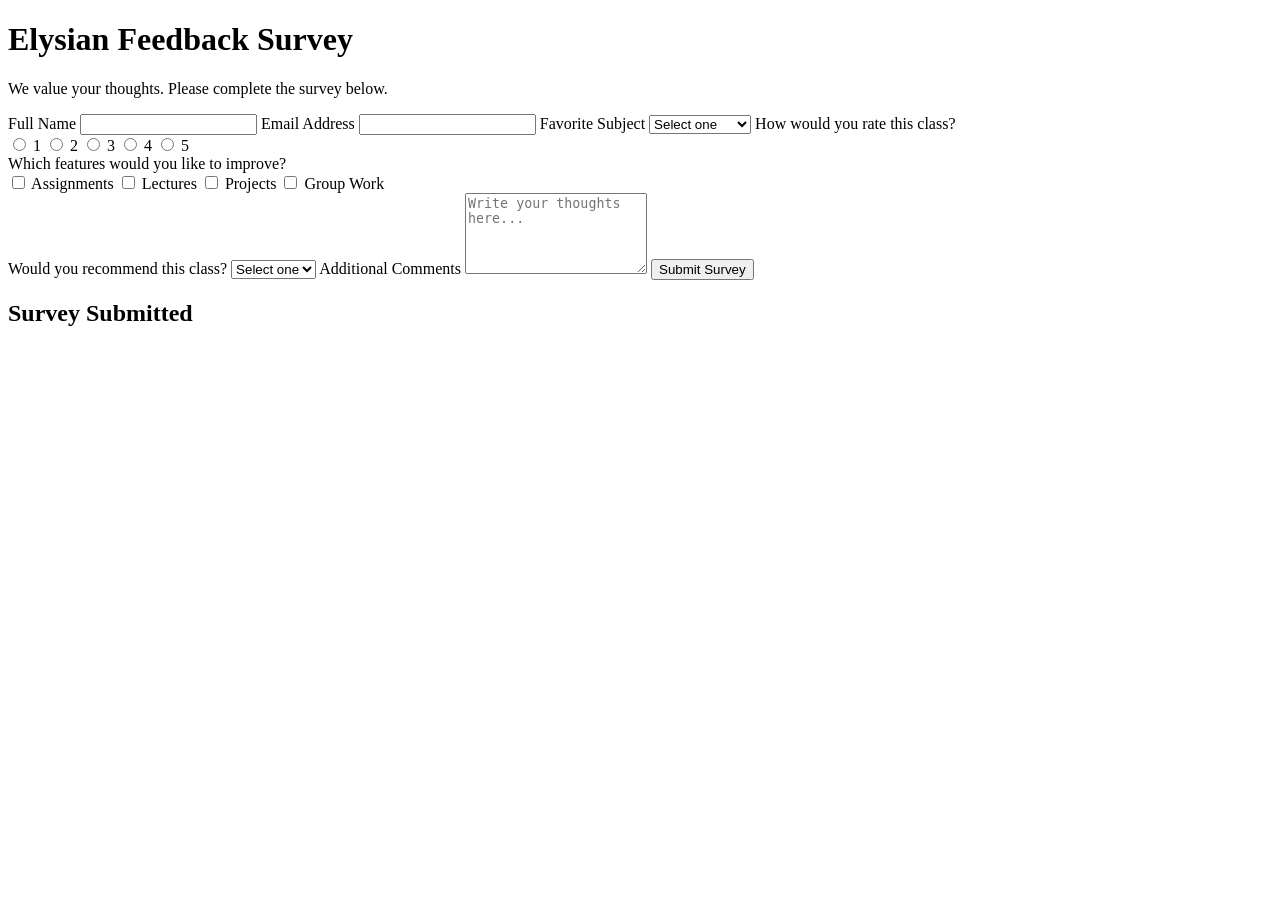
==== surveymonkey/index.html @ 624c266e "Create index.html" ====
<!DOCTYPE html>
<html lang="en">
<head>
    <meta charset="UTF-8">
    <meta name="viewport" content="width=device-width, initial-scale=1.0">
    <title>Elysian Survey</title>
    <link rel="stylesheet" href="style.css">
</head>
<body>

    <div class="survey-container">
        <h1>Elysian Feedback Survey</h1>
        <p class="subtitle">We value your thoughts. Please complete the survey below.</p>

        <form id="surveyForm">
            <label for="name">Full Name</label>
            <input type="text" id="name" required>

            <label for="email">Email Address</label>
            <input type="email" id="email" required>

            <label for="subject">Favorite Subject</label>
            <select id="subject" required>
                <option value="">Select one</option>
                <option value="Math">Math</option>
                <option value="Science">Science</option>
                <option value="Programming">Programming</option>
                <option value="Web Design">Web Design</option>
                <option value="Networking">Networking</option>
            </select>

            <label>How would you rate this class?</label>
            <div class="radio-group">
                <label><input type="radio" name="rating" value="1" required> 1</label>
                <label><input type="radio" name="rating" value="2"> 2</label>
                <label><input type="radio" name="rating" value="3"> 3</label>
                <label><input type="radio" name="rating" value="4"> 4</label>
                <label><input type="radio" name="rating" value="5"> 5</label>
            </div>

            <label>Which features would you like to improve?</label>
            <div class="checkbox-group">
                <label><input type="checkbox" name="features" value="Assignments"> Assignments</label>
                <label><input type="checkbox" name="features" value="Lectures"> Lectures</label>
                <label><input type="checkbox" name="features" value="Projects"> Projects</label>
                <label><input type="checkbox" name="features" value="Group Work"> Group Work</label>
            </div>

            <label for="recommend">Would you recommend this class?</label>
            <select id="recommend" required>
                <option value="">Select one</option>
                <option value="Yes">Yes</option>
                <option value="Maybe">Maybe</option>
                <option value="No">No</option>
            </select>

            <label for="comments">Additional Comments</label>
            <textarea id="comments" rows="5" placeholder="Write your thoughts here..."></textarea>

            <button type="submit">Submit Survey</button>
        </form>

        <div id="resultBox" class="result-box">
            <h2>Survey Submitted</h2>
            <p id="resultMessage"></p>
        </div>
    </div>

    <script src="script.js"></script>
</body>
</html>
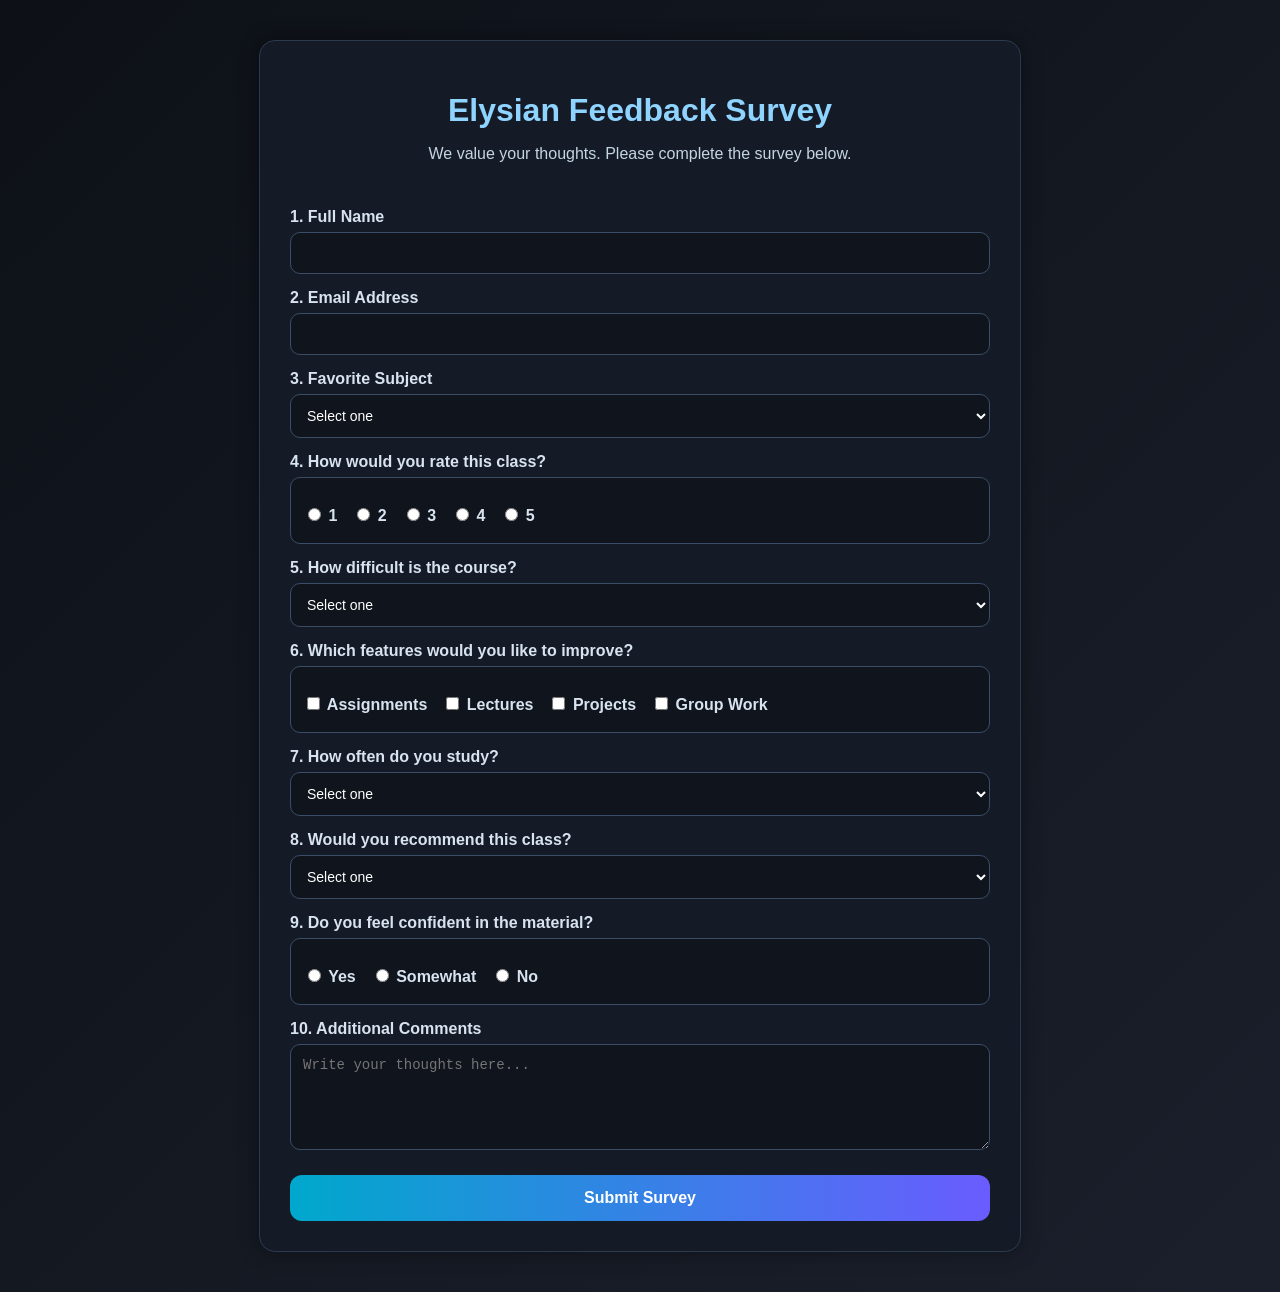
==== commit abdfb73c: "Update index.html" ====
--- a/surveymonkey/index.html
+++ b/surveymonkey/index.html
@@ -8,64 +8,99 @@
 </head>
 <body>
 
-    <div class="survey-container">
-        <h1>Elysian Feedback Survey</h1>
-        <p class="subtitle">We value your thoughts. Please complete the survey below.</p>
+<div class="survey-container">
+    <h1>Elysian Feedback Survey</h1>
+    <p class="subtitle">We value your thoughts. Please complete the survey below.</p>
 
-        <form id="surveyForm">
-            <label for="name">Full Name</label>
-            <input type="text" id="name" required>
+    <form id="surveyForm">
 
-            <label for="email">Email Address</label>
-            <input type="email" id="email" required>
+        <!-- Q1 -->
+        <label>1. Full Name</label>
+        <input type="text" id="name" required>
 
-            <label for="subject">Favorite Subject</label>
-            <select id="subject" required>
-                <option value="">Select one</option>
-                <option value="Math">Math</option>
-                <option value="Science">Science</option>
-                <option value="Programming">Programming</option>
-                <option value="Web Design">Web Design</option>
-                <option value="Networking">Networking</option>
-            </select>
+        <!-- Q2 -->
+        <label>2. Email Address</label>
+        <input type="email" id="email" required>
 
-            <label>How would you rate this class?</label>
-            <div class="radio-group">
-                <label><input type="radio" name="rating" value="1" required> 1</label>
-                <label><input type="radio" name="rating" value="2"> 2</label>
-                <label><input type="radio" name="rating" value="3"> 3</label>
-                <label><input type="radio" name="rating" value="4"> 4</label>
-                <label><input type="radio" name="rating" value="5"> 5</label>
-            </div>
+        <!-- Q3 -->
+        <label>3. Favorite Subject</label>
+        <select id="subject" required>
+            <option value="">Select one</option>
+            <option>Math</option>
+            <option>Science</option>
+            <option>Programming</option>
+            <option>Web Design</option>
+            <option>Networking</option>
+        </select>
 
-            <label>Which features would you like to improve?</label>
-            <div class="checkbox-group">
-                <label><input type="checkbox" name="features" value="Assignments"> Assignments</label>
-                <label><input type="checkbox" name="features" value="Lectures"> Lectures</label>
-                <label><input type="checkbox" name="features" value="Projects"> Projects</label>
-                <label><input type="checkbox" name="features" value="Group Work"> Group Work</label>
-            </div>
+        <!-- Q4 -->
+        <label>4. How would you rate this class?</label>
+        <div class="radio-group">
+            <label><input type="radio" name="rating" value="1" required> 1</label>
+            <label><input type="radio" name="rating" value="2"> 2</label>
+            <label><input type="radio" name="rating" value="3"> 3</label>
+            <label><input type="radio" name="rating" value="4"> 4</label>
+            <label><input type="radio" name="rating" value="5"> 5</label>
+        </div>
 
-            <label for="recommend">Would you recommend this class?</label>
-            <select id="recommend" required>
-                <option value="">Select one</option>
-                <option value="Yes">Yes</option>
-                <option value="Maybe">Maybe</option>
-                <option value="No">No</option>
-            </select>
+        <!-- Q5 -->
+        <label>5. How difficult is the course?</label>
+        <select id="difficulty">
+            <option value="">Select one</option>
+            <option>Easy</option>
+            <option>Moderate</option>
+            <option>Hard</option>
+        </select>
 
-            <label for="comments">Additional Comments</label>
-            <textarea id="comments" rows="5" placeholder="Write your thoughts here..."></textarea>
+        <!-- Q6 -->
+        <label>6. Which features would you like to improve?</label>
+        <div class="checkbox-group">
+            <label><input type="checkbox" name="features" value="Assignments"> Assignments</label>
+            <label><input type="checkbox" name="features" value="Lectures"> Lectures</label>
+            <label><input type="checkbox" name="features" value="Projects"> Projects</label>
+            <label><input type="checkbox" name="features" value="Group Work"> Group Work</label>
+        </div>
 
-            <button type="submit">Submit Survey</button>
-        </form>
+        <!-- Q7 -->
+        <label>7. How often do you study?</label>
+        <select id="study">
+            <option value="">Select one</option>
+            <option>Daily</option>
+            <option>Weekly</option>
+            <option>Rarely</option>
+        </select>
 
-        <div id="resultBox" class="result-box">
-            <h2>Survey Submitted</h2>
-            <p id="resultMessage"></p>
+        <!-- Q8 -->
+        <label>8. Would you recommend this class?</label>
+        <select id="recommend" required>
+            <option value="">Select one</option>
+            <option>Yes</option>
+            <option>Maybe</option>
+            <option>No</option>
+        </select>
+
+        <!-- Q9 -->
+        <label>9. Do you feel confident in the material?</label>
+        <div class="radio-group">
+            <label><input type="radio" name="confidence" value="Yes"> Yes</label>
+            <label><input type="radio" name="confidence" value="Somewhat"> Somewhat</label>
+            <label><input type="radio" name="confidence" value="No"> No</label>
         </div>
+
+        <!-- Q10 -->
+        <label>10. Additional Comments</label>
+        <textarea id="comments" rows="5" placeholder="Write your thoughts here..."></textarea>
+
+        <button type="submit">Submit Survey</button>
+    </form>
+
+    <div id="resultBox" class="result-box">
+        <h2>Survey Submitted</h2>
+        <p id="resultMessage"></p>
     </div>
 
-    <script src="script.js"></script>
+</div>
+
+<script src="script.js"></script>
 </body>
 </html>
--- a/surveymonkey/style.css
+++ b/surveymonkey/style.css
@@ -0,0 +1,100 @@
+body {
+    margin: 0;
+    font-family: Arial, sans-serif;
+    background: linear-gradient(135deg, #0d1117, #1a1f2b);
+    color: #f5f7fa;
+}
+
+.survey-container {
+    width: 90%;
+    max-width: 700px;
+    margin: 40px auto;
+    background-color: #151b26;
+    border: 1px solid #2c3a4f;
+    border-radius: 16px;
+    padding: 30px;
+    box-shadow: 0 0 20px rgba(0, 0, 0, 0.35);
+}
+
+h1 {
+    text-align: center;
+    color: #8fd3ff;
+    margin-bottom: 10px;
+}
+
+.subtitle {
+    text-align: center;
+    color: #c4d4e3;
+    margin-bottom: 30px;
+}
+
+form {
+    display: flex;
+    flex-direction: column;
+}
+
+label {
+    margin-top: 15px;
+    margin-bottom: 6px;
+    font-weight: bold;
+    color: #d8e3f0;
+}
+
+input[type="text"],
+input[type="email"],
+select,
+textarea {
+    padding: 12px;
+    border: 1px solid #3b4d66;
+    border-radius: 10px;
+    background-color: #0f141d;
+    color: #ffffff;
+    font-size: 14px;
+}
+
+textarea {
+    resize: vertical;
+}
+
+.radio-group,
+.checkbox-group {
+    display: flex;
+    flex-wrap: wrap;
+    gap: 15px;
+    background-color: #0f141d;
+    padding: 12px;
+    border-radius: 10px;
+    border: 1px solid #3b4d66;
+}
+
+button {
+    margin-top: 25px;
+    padding: 14px;
+    border: none;
+    border-radius: 12px;
+    background: linear-gradient(90deg, #00a8cc, #6a5cff);
+    color: white;
+    font-size: 16px;
+    font-weight: bold;
+    cursor: pointer;
+    transition: 0.3s ease;
+}
+
+button:hover {
+    transform: scale(1.02);
+    opacity: 0.95;
+}
+
+.result-box {
+    display: none;
+    margin-top: 25px;
+    padding: 20px;
+    border-radius: 12px;
+    background-color: #0f141d;
+    border: 1px solid #3b4d66;
+}
+
+.result-box h2 {
+    margin-top: 0;
+    color: #8fd3ff;
+}
